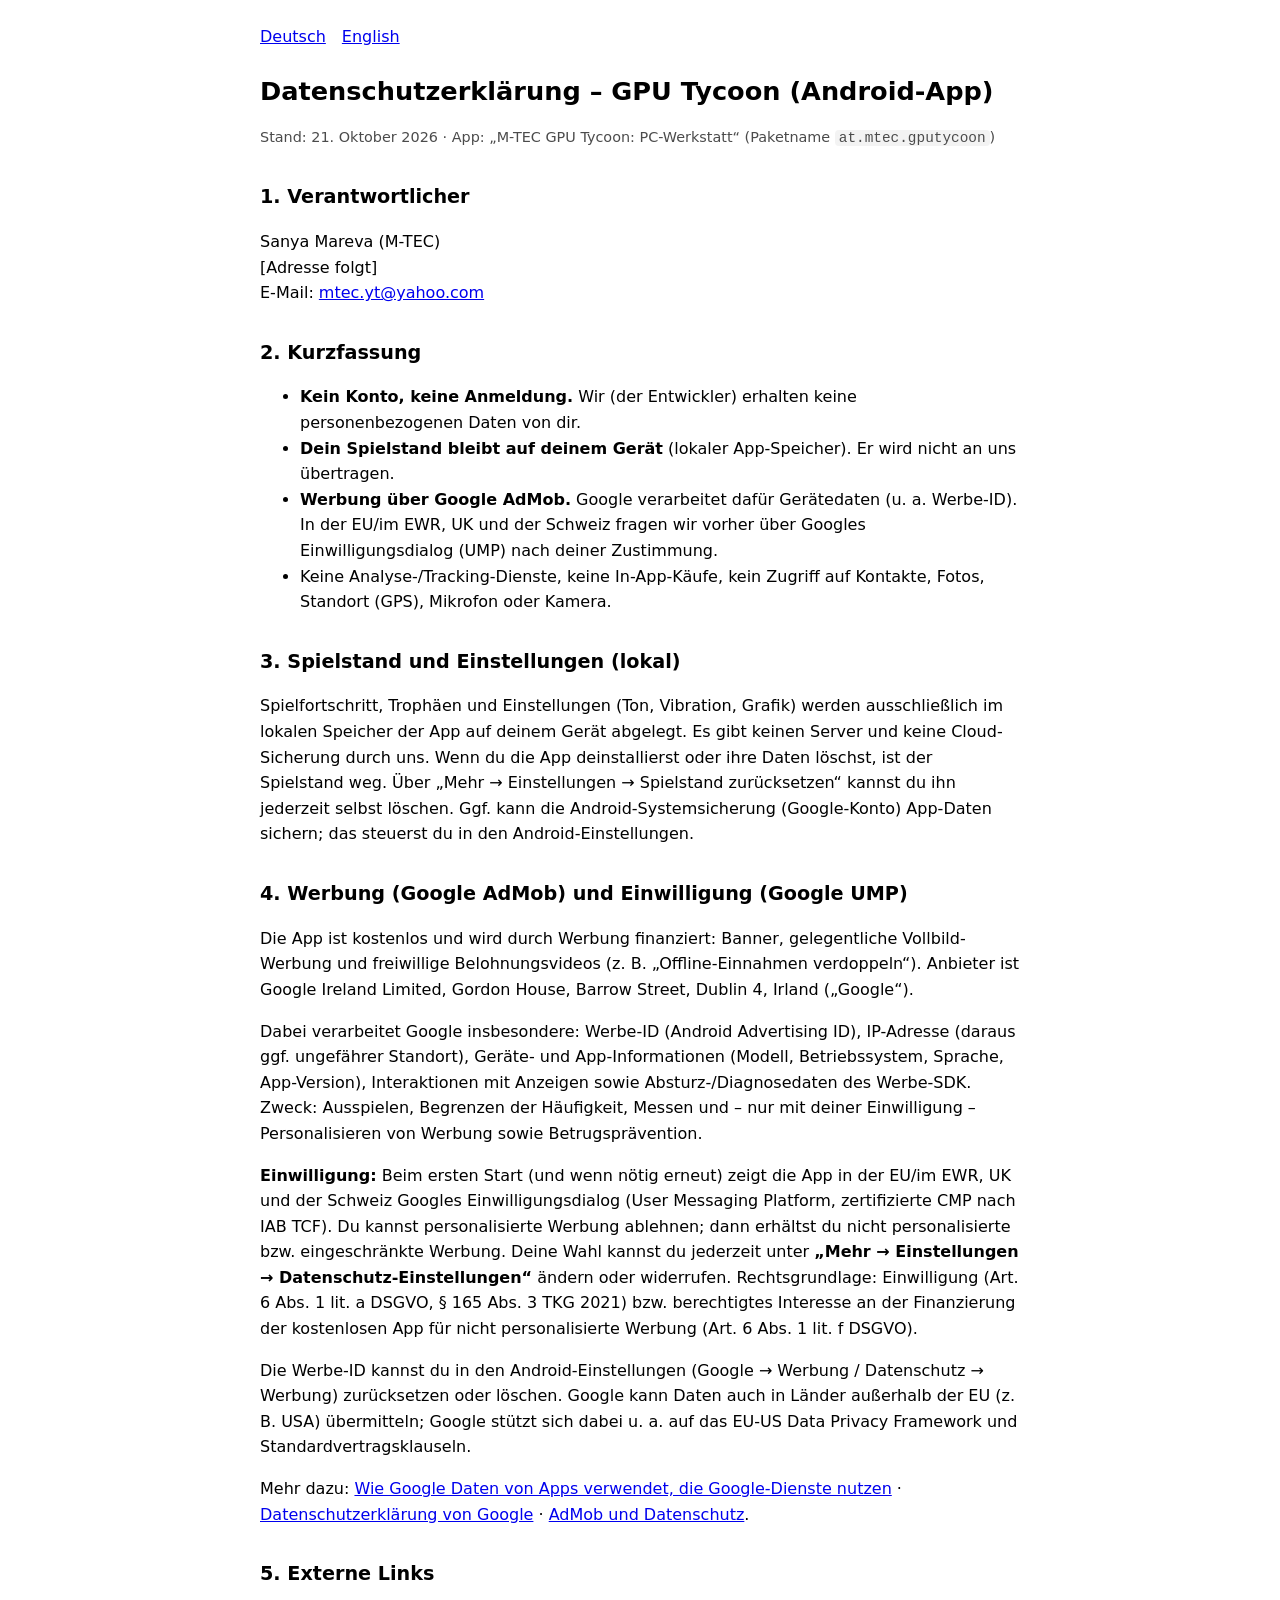
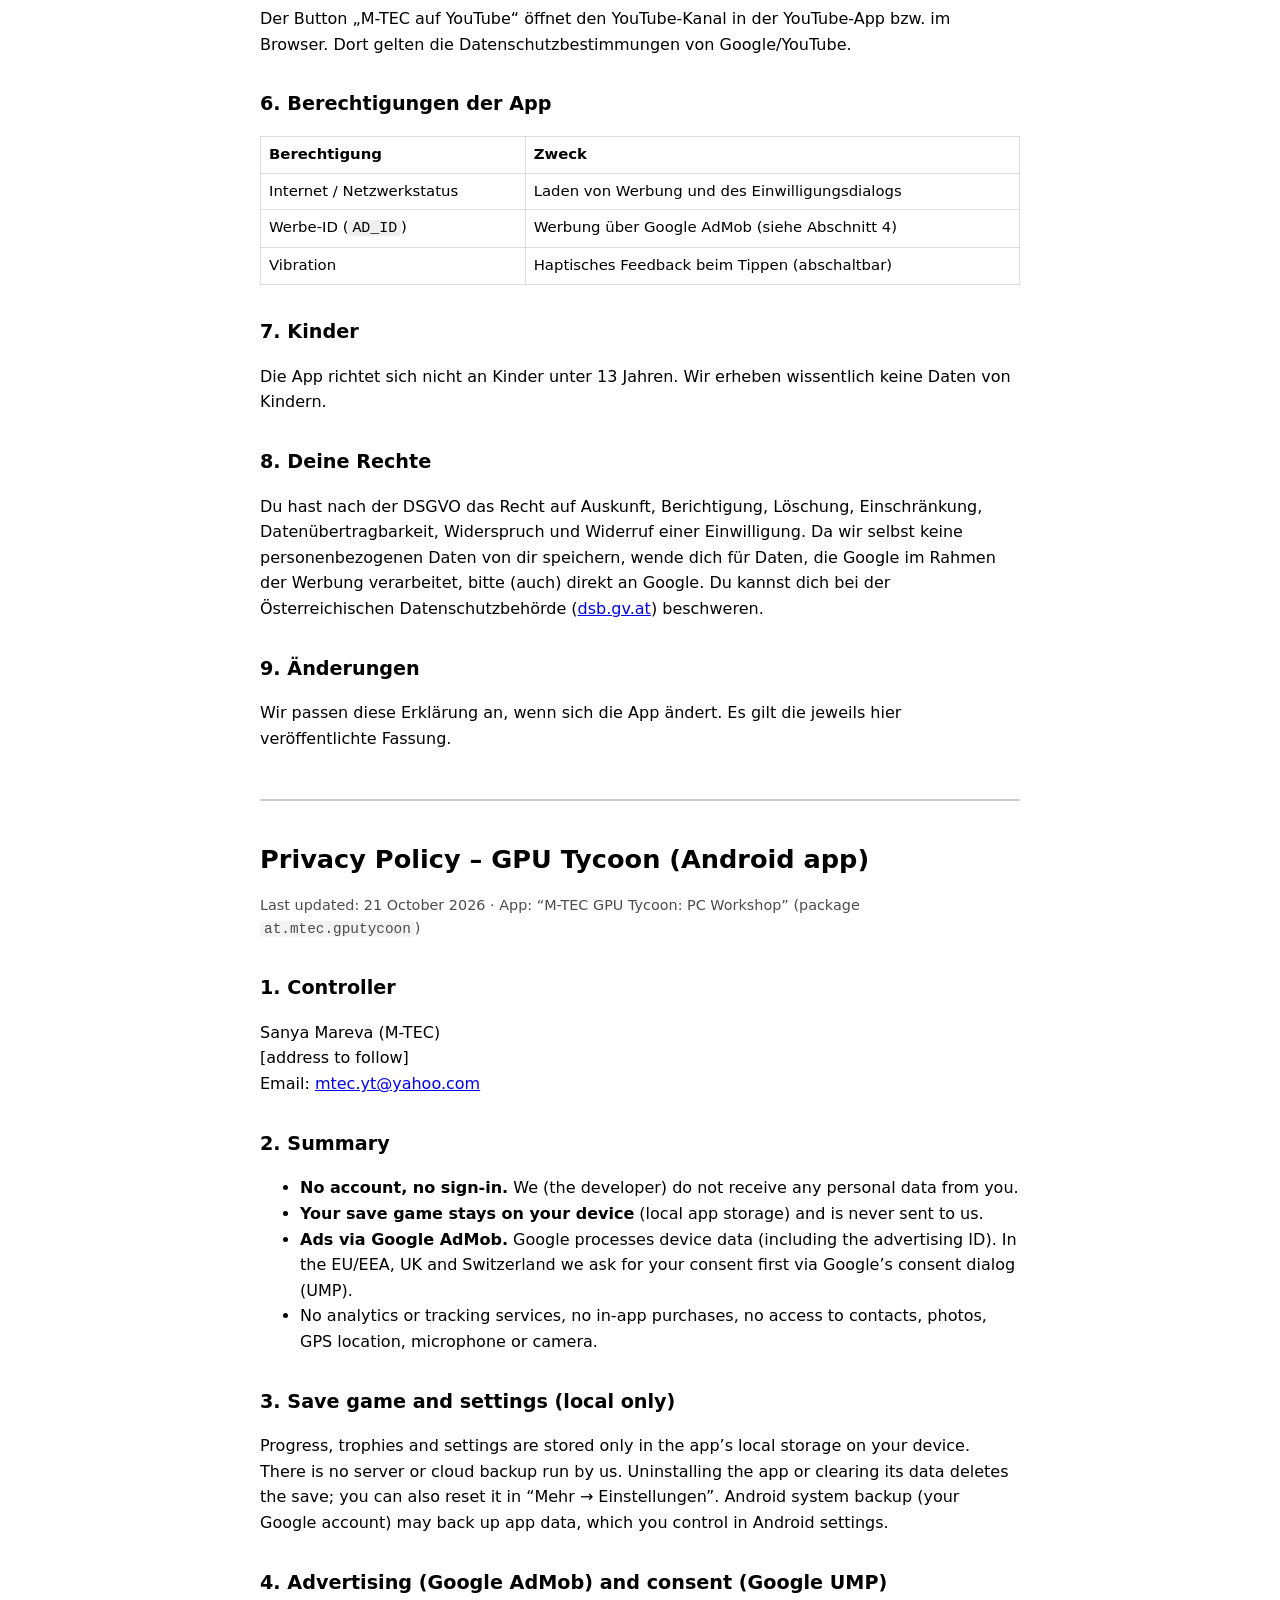
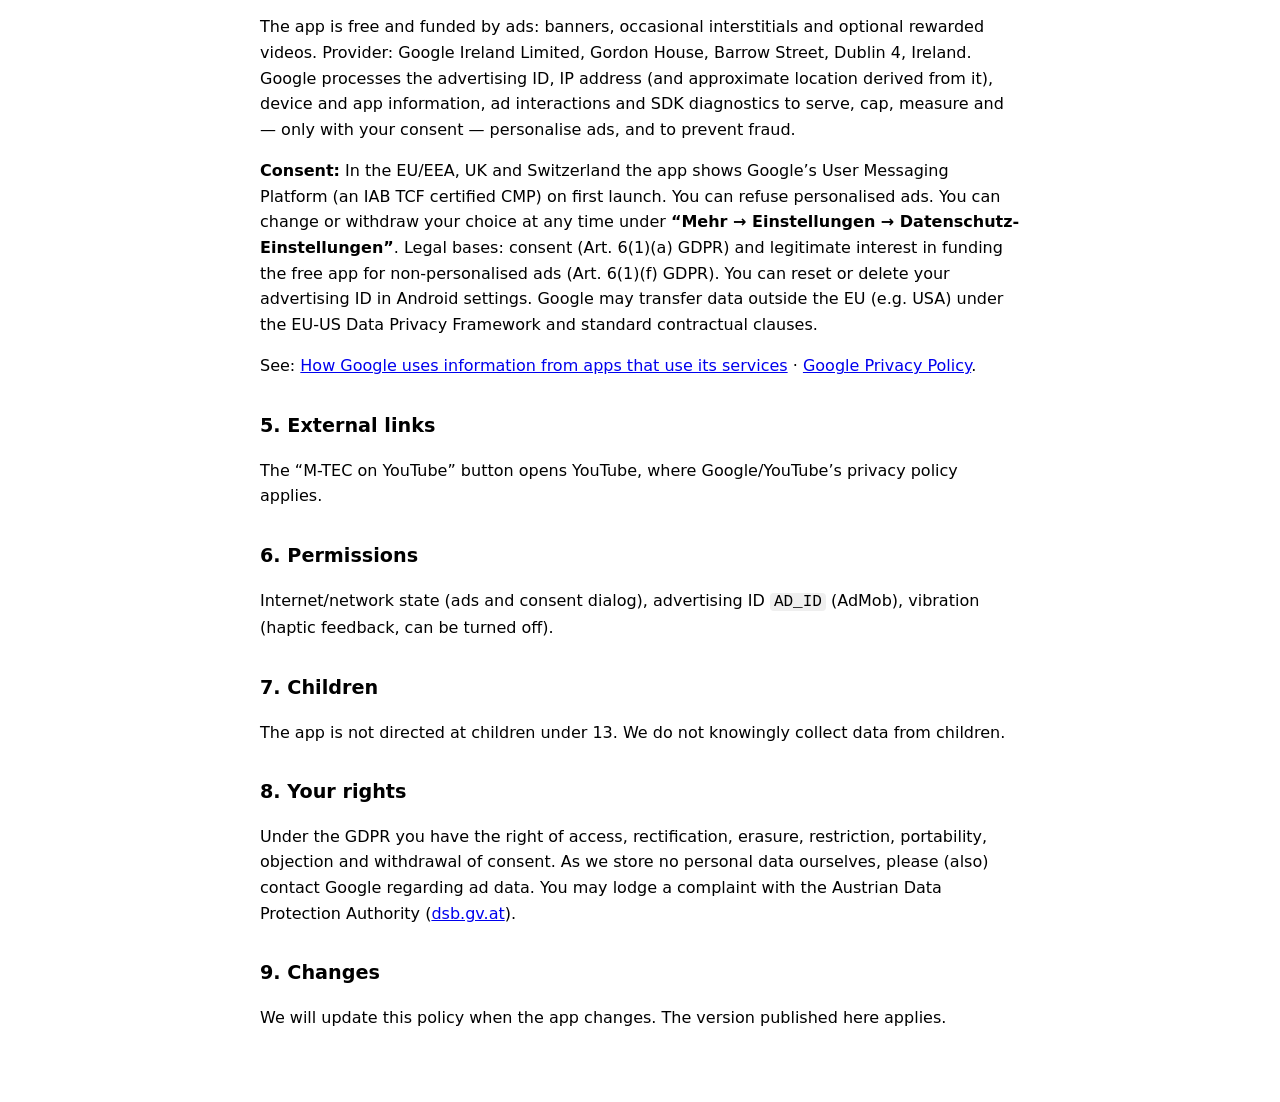
==== gpu-tycoon/privacy/index.html @ 40b5c2a7 "M-TEC Games site with GPU Tycoon privacy policy" ====
<!doctype html>
<html lang="de">
<head>
<meta charset="utf-8">
<meta name="viewport" content="width=device-width, initial-scale=1">
<title>GPU Tycoon – Datenschutzerklärung / Privacy Policy</title>
<meta name="robots" content="index,follow">
<style>
  :root { color-scheme: light dark; }
  body { font: 16px/1.6 system-ui, -apple-system, "Segoe UI", Roboto, sans-serif; max-width: 760px; margin: 0 auto; padding: 24px 18px 60px; }
  h1 { font-size: 1.6rem; margin-bottom: .2rem; } h2 { font-size: 1.2rem; margin-top: 2rem; } h3 { font-size: 1.05rem; }
  .meta { opacity: .7; font-size: .9rem; } nav a { margin-right: 1rem; }
  table { border-collapse: collapse; width: 100%; font-size: .93rem; } td, th { border: 1px solid #8884; padding: 6px 8px; text-align: left; vertical-align: top; }
  .lang { border-top: 2px solid #8886; margin-top: 3rem; padding-top: 1rem; }
  code { background: #8882; padding: 0 4px; border-radius: 4px; }
</style>
</head>
<body>
<nav><a href="#de">Deutsch</a><a href="#en">English</a></nav>

<section id="de">
<h1>Datenschutzerklärung – GPU Tycoon (Android-App)</h1>
<p class="meta">Stand: 21. Oktober 2026 · App: „M-TEC GPU Tycoon: PC-Werkstatt“ (Paketname <code>at.mtec.gputycoon</code>)</p>

<h2>1. Verantwortlicher</h2>
<p>Sanya Mareva (M-TEC)<br>[Adresse folgt]<br>E-Mail: <a href="mailto:mtec.yt@yahoo.com">mtec.yt@yahoo.com</a></p>

<h2>2. Kurzfassung</h2>
<ul>
  <li><b>Kein Konto, keine Anmeldung.</b> Wir (der Entwickler) erhalten keine personenbezogenen Daten von dir.</li>
  <li><b>Dein Spielstand bleibt auf deinem Gerät</b> (lokaler App-Speicher). Er wird nicht an uns übertragen.</li>
  <li><b>Werbung über Google AdMob.</b> Google verarbeitet dafür Gerätedaten (u. a. Werbe-ID). In der EU/im EWR, UK und der Schweiz fragen wir vorher über Googles Einwilligungsdialog (UMP) nach deiner Zustimmung.</li>
  <li>Keine Analyse-/Tracking-Dienste, keine In-App-Käufe, kein Zugriff auf Kontakte, Fotos, Standort (GPS), Mikrofon oder Kamera.</li>
</ul>

<h2>3. Spielstand und Einstellungen (lokal)</h2>
<p>Spielfortschritt, Trophäen und Einstellungen (Ton, Vibration, Grafik) werden ausschließlich im lokalen Speicher der App auf deinem Gerät abgelegt. Es gibt keinen Server und keine Cloud-Sicherung durch uns. Wenn du die App deinstallierst oder ihre Daten löschst, ist der Spielstand weg. Über „Mehr → Einstellungen → Spielstand zurücksetzen“ kannst du ihn jederzeit selbst löschen. Ggf. kann die Android-Systemsicherung (Google-Konto) App-Daten sichern; das steuerst du in den Android-Einstellungen.</p>

<h2>4. Werbung (Google AdMob) und Einwilligung (Google UMP)</h2>
<p>Die App ist kostenlos und wird durch Werbung finanziert: Banner, gelegentliche Vollbild-Werbung und freiwillige Belohnungsvideos (z. B. „Offline-Einnahmen verdoppeln“). Anbieter ist Google Ireland Limited, Gordon House, Barrow Street, Dublin 4, Irland („Google“).</p>
<p>Dabei verarbeitet Google insbesondere: Werbe-ID (Android Advertising ID), IP-Adresse (daraus ggf. ungefährer Standort), Geräte- und App-Informationen (Modell, Betriebssystem, Sprache, App-Version), Interaktionen mit Anzeigen sowie Absturz-/Diagnosedaten des Werbe-SDK. Zweck: Ausspielen, Begrenzen der Häufigkeit, Messen und – nur mit deiner Einwilligung – Personalisieren von Werbung sowie Betrugsprävention.</p>
<p><b>Einwilligung:</b> Beim ersten Start (und wenn nötig erneut) zeigt die App in der EU/im EWR, UK und der Schweiz Googles Einwilligungsdialog (User Messaging Platform, zertifizierte CMP nach IAB TCF). Du kannst personalisierte Werbung ablehnen; dann erhältst du nicht personalisierte bzw. eingeschränkte Werbung. Deine Wahl kannst du jederzeit unter <b>„Mehr → Einstellungen → Datenschutz-Einstellungen“</b> ändern oder widerrufen. Rechtsgrundlage: Einwilligung (Art. 6 Abs. 1 lit. a DSGVO, § 165 Abs. 3 TKG 2021) bzw. berechtigtes Interesse an der Finanzierung der kostenlosen App für nicht personalisierte Werbung (Art. 6 Abs. 1 lit. f DSGVO).</p>
<p>Die Werbe-ID kannst du in den Android-Einstellungen (Google → Werbung / Datenschutz → Werbung) zurücksetzen oder löschen. Google kann Daten auch in Länder außerhalb der EU (z. B. USA) übermitteln; Google stützt sich dabei u. a. auf das EU-US Data Privacy Framework und Standardvertragsklauseln.</p>
<p>Mehr dazu: <a href="https://policies.google.com/technologies/partner-sites">Wie Google Daten von Apps verwendet, die Google-Dienste nutzen</a> · <a href="https://policies.google.com/privacy">Datenschutzerklärung von Google</a> · <a href="https://support.google.com/admob/answer/6128543">AdMob und Datenschutz</a>.</p>

<h2>5. Externe Links</h2>
<p>Der Button „M-TEC auf YouTube“ öffnet den YouTube-Kanal in der YouTube-App bzw. im Browser. Dort gelten die Datenschutzbestimmungen von Google/YouTube.</p>

<h2>6. Berechtigungen der App</h2>
<table>
<tr><th>Berechtigung</th><th>Zweck</th></tr>
<tr><td>Internet / Netzwerkstatus</td><td>Laden von Werbung und des Einwilligungsdialogs</td></tr>
<tr><td>Werbe-ID (<code>AD_ID</code>)</td><td>Werbung über Google AdMob (siehe Abschnitt 4)</td></tr>
<tr><td>Vibration</td><td>Haptisches Feedback beim Tippen (abschaltbar)</td></tr>
</table>

<h2>7. Kinder</h2>
<p>Die App richtet sich nicht an Kinder unter 13 Jahren. Wir erheben wissentlich keine Daten von Kindern.</p>

<h2>8. Deine Rechte</h2>
<p>Du hast nach der DSGVO das Recht auf Auskunft, Berichtigung, Löschung, Einschränkung, Datenübertragbarkeit, Widerspruch und Widerruf einer Einwilligung. Da wir selbst keine personenbezogenen Daten von dir speichern, wende dich für Daten, die Google im Rahmen der Werbung verarbeitet, bitte (auch) direkt an Google. Du kannst dich bei der Österreichischen Datenschutzbehörde (<a href="https://www.dsb.gv.at">dsb.gv.at</a>) beschweren.</p>

<h2>9. Änderungen</h2>
<p>Wir passen diese Erklärung an, wenn sich die App ändert. Es gilt die jeweils hier veröffentlichte Fassung.</p>
</section>

<section id="en" class="lang" lang="en">
<h1>Privacy Policy – GPU Tycoon (Android app)</h1>
<p class="meta">Last updated: 21 October 2026 · App: “M-TEC GPU Tycoon: PC Workshop” (package <code>at.mtec.gputycoon</code>)</p>
<h2>1. Controller</h2>
<p>Sanya Mareva (M-TEC)<br>[address to follow]<br>Email: <a href="mailto:mtec.yt@yahoo.com">mtec.yt@yahoo.com</a></p>
<h2>2. Summary</h2>
<ul>
  <li><b>No account, no sign-in.</b> We (the developer) do not receive any personal data from you.</li>
  <li><b>Your save game stays on your device</b> (local app storage) and is never sent to us.</li>
  <li><b>Ads via Google AdMob.</b> Google processes device data (including the advertising ID). In the EU/EEA, UK and Switzerland we ask for your consent first via Google’s consent dialog (UMP).</li>
  <li>No analytics or tracking services, no in-app purchases, no access to contacts, photos, GPS location, microphone or camera.</li>
</ul>
<h2>3. Save game and settings (local only)</h2>
<p>Progress, trophies and settings are stored only in the app’s local storage on your device. There is no server or cloud backup run by us. Uninstalling the app or clearing its data deletes the save; you can also reset it in “Mehr → Einstellungen”. Android system backup (your Google account) may back up app data, which you control in Android settings.</p>
<h2>4. Advertising (Google AdMob) and consent (Google UMP)</h2>
<p>The app is free and funded by ads: banners, occasional interstitials and optional rewarded videos. Provider: Google Ireland Limited, Gordon House, Barrow Street, Dublin 4, Ireland. Google processes the advertising ID, IP address (and approximate location derived from it), device and app information, ad interactions and SDK diagnostics to serve, cap, measure and — only with your consent — personalise ads, and to prevent fraud.</p>
<p><b>Consent:</b> In the EU/EEA, UK and Switzerland the app shows Google’s User Messaging Platform (an IAB TCF certified CMP) on first launch. You can refuse personalised ads. You can change or withdraw your choice at any time under <b>“Mehr → Einstellungen → Datenschutz-Einstellungen”</b>. Legal bases: consent (Art. 6(1)(a) GDPR) and legitimate interest in funding the free app for non-personalised ads (Art. 6(1)(f) GDPR). You can reset or delete your advertising ID in Android settings. Google may transfer data outside the EU (e.g. USA) under the EU-US Data Privacy Framework and standard contractual clauses.</p>
<p>See: <a href="https://policies.google.com/technologies/partner-sites">How Google uses information from apps that use its services</a> · <a href="https://policies.google.com/privacy">Google Privacy Policy</a>.</p>
<h2>5. External links</h2>
<p>The “M-TEC on YouTube” button opens YouTube, where Google/YouTube’s privacy policy applies.</p>
<h2>6. Permissions</h2>
<p>Internet/network state (ads and consent dialog), advertising ID <code>AD_ID</code> (AdMob), vibration (haptic feedback, can be turned off).</p>
<h2>7. Children</h2>
<p>The app is not directed at children under 13. We do not knowingly collect data from children.</p>
<h2>8. Your rights</h2>
<p>Under the GDPR you have the right of access, rectification, erasure, restriction, portability, objection and withdrawal of consent. As we store no personal data ourselves, please (also) contact Google regarding ad data. You may lodge a complaint with the Austrian Data Protection Authority (<a href="https://www.dsb.gv.at">dsb.gv.at</a>).</p>
<h2>9. Changes</h2>
<p>We will update this policy when the app changes. The version published here applies.</p>
</section>
</body>
</html>
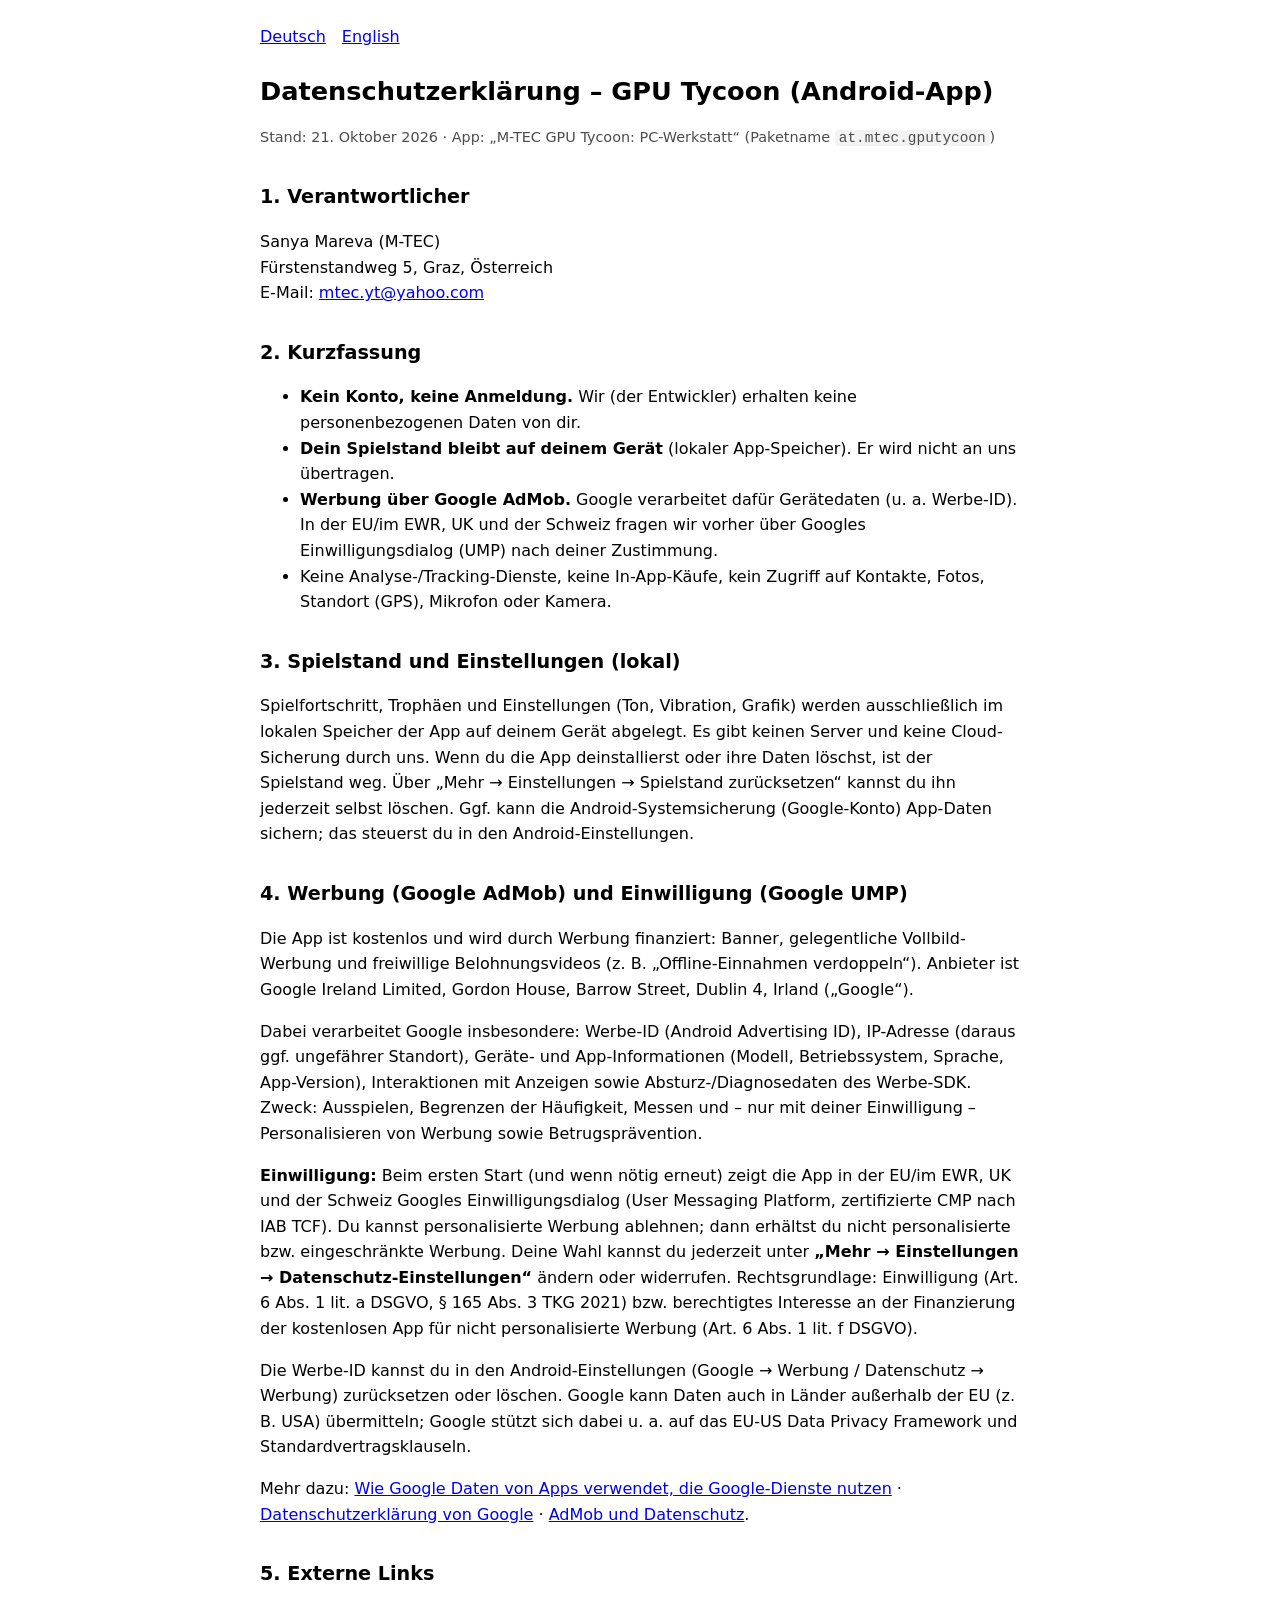
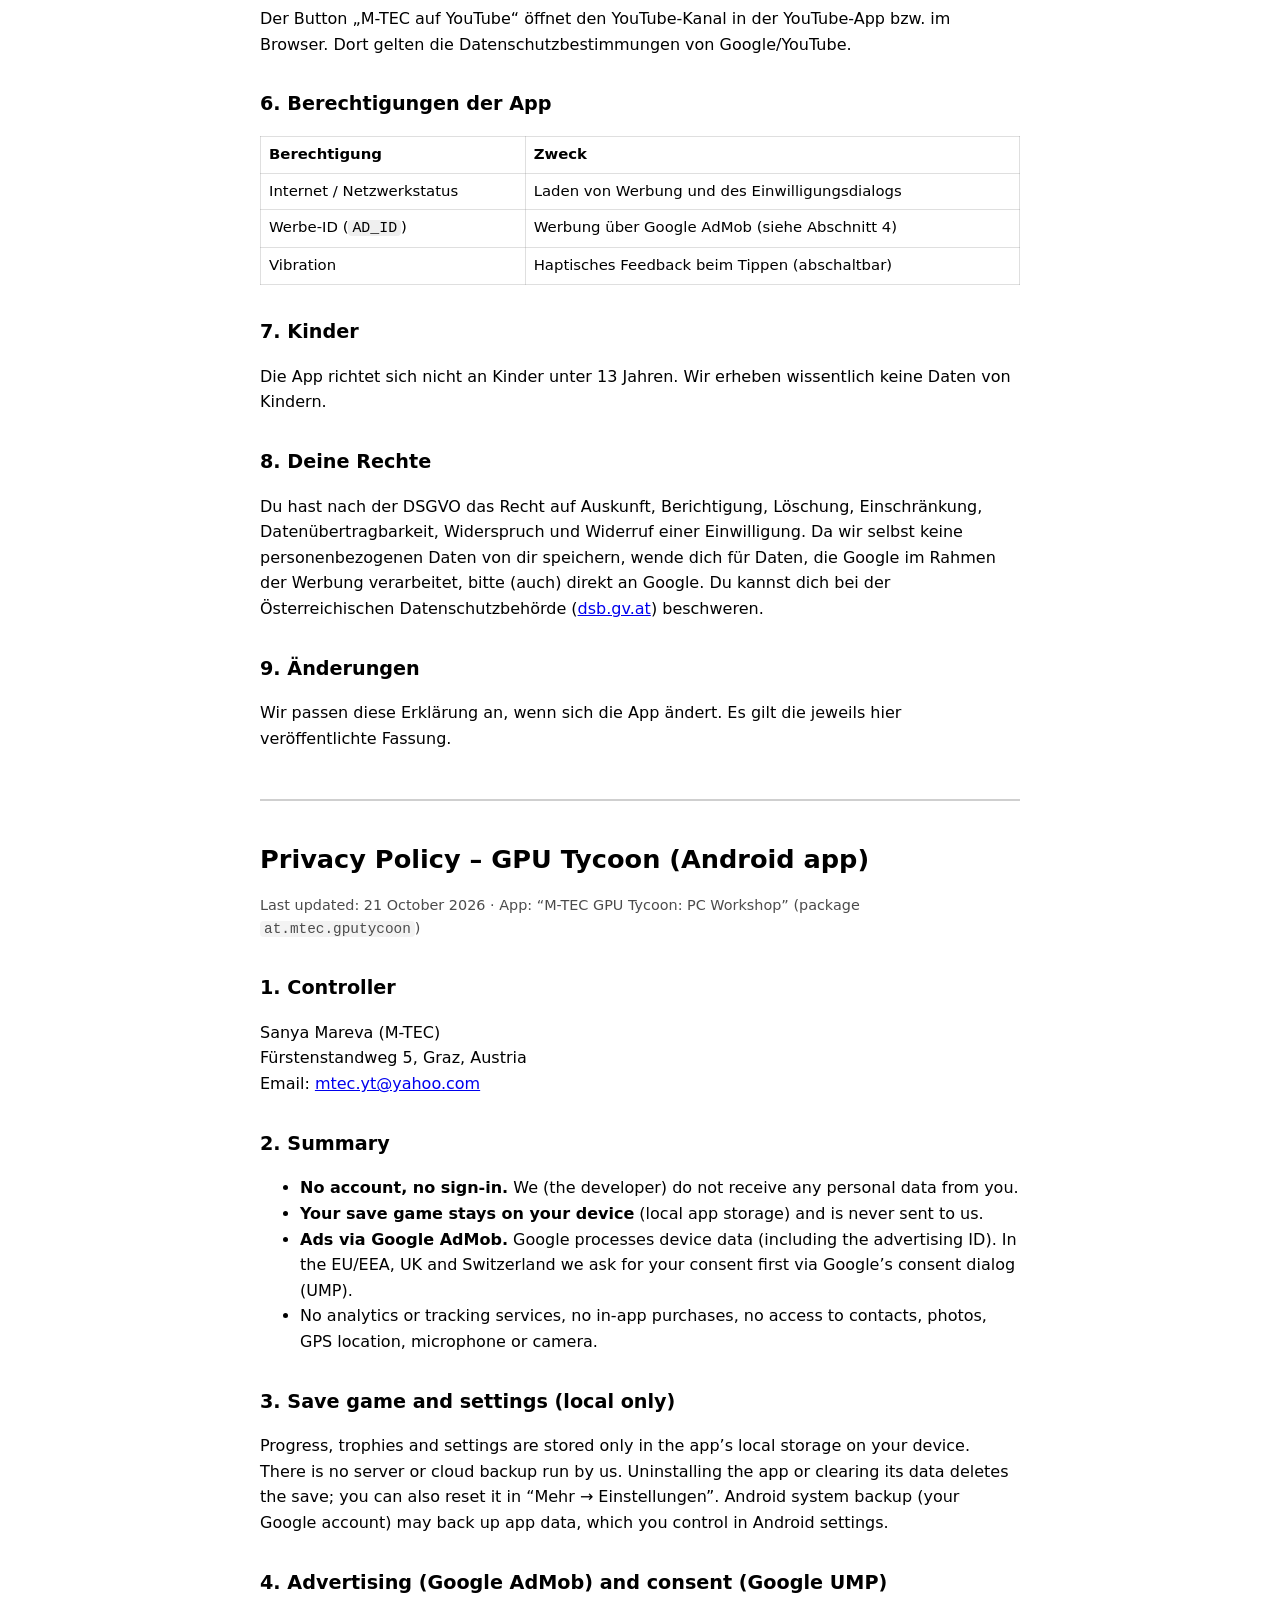
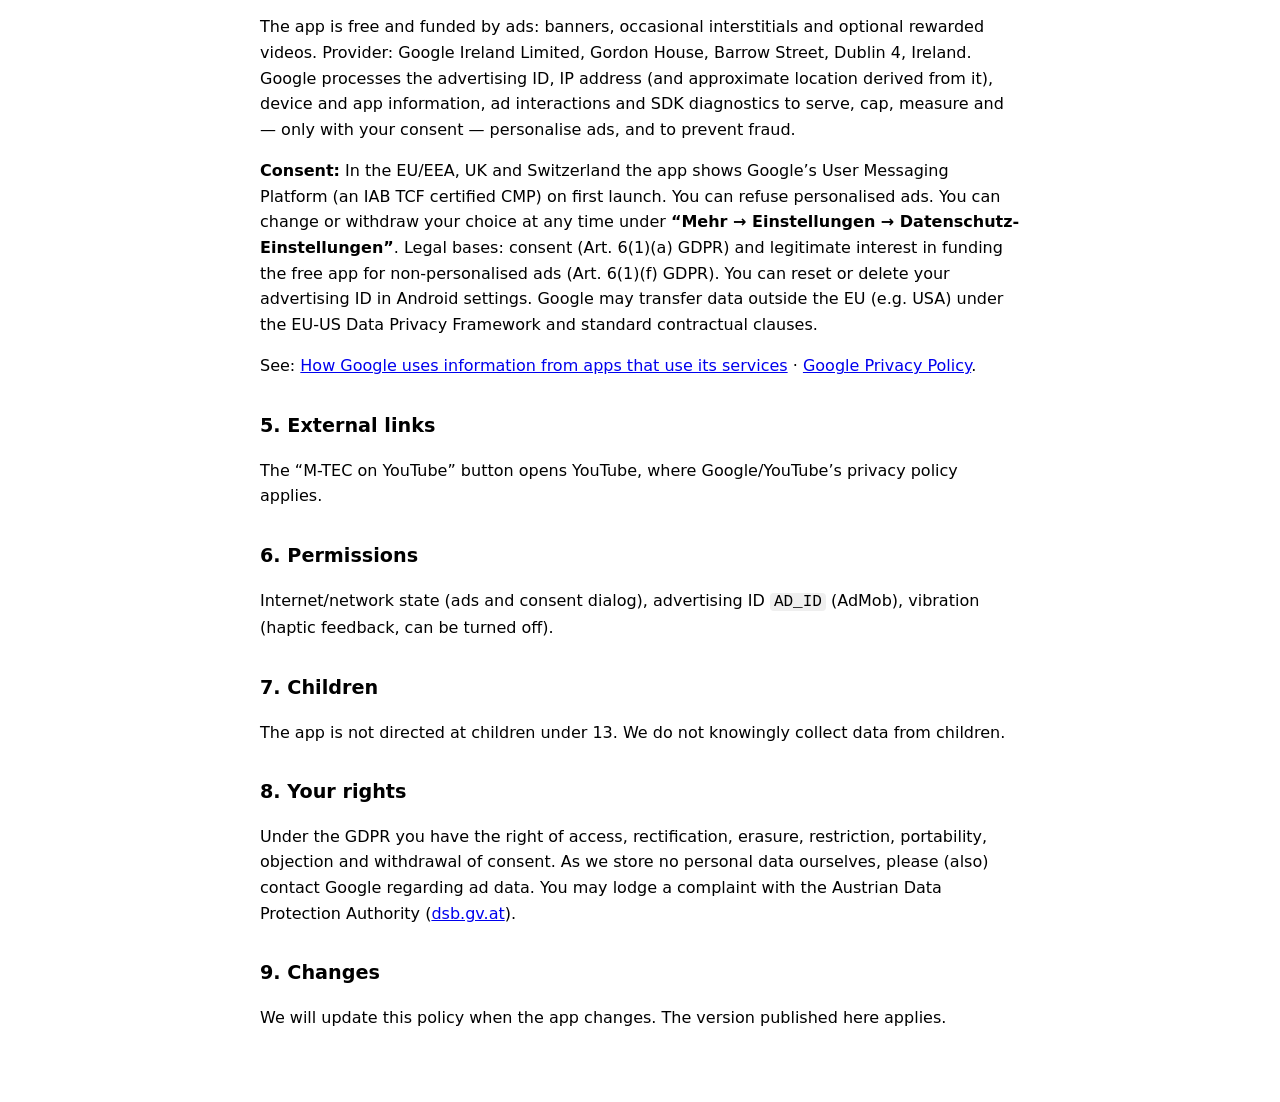
==== commit b7a54eb4: "Add address" ====
--- a/gpu-tycoon/privacy/index.html
+++ b/gpu-tycoon/privacy/index.html
@@ -23,7 +23,7 @@
 <p class="meta">Stand: 21. Oktober 2026 · App: „M-TEC GPU Tycoon: PC-Werkstatt“ (Paketname <code>at.mtec.gputycoon</code>)</p>
 
 <h2>1. Verantwortlicher</h2>
-<p>Sanya Mareva (M-TEC)<br>[Adresse folgt]<br>E-Mail: <a href="mailto:mtec.yt@yahoo.com">mtec.yt@yahoo.com</a></p>
+<p>Sanya Mareva (M-TEC)<br>Fürstenstandweg 5, Graz, Österreich<br>E-Mail: <a href="mailto:mtec.yt@yahoo.com">mtec.yt@yahoo.com</a></p>
 
 <h2>2. Kurzfassung</h2>
 <ul>
@@ -68,7 +68,7 @@
 <h1>Privacy Policy – GPU Tycoon (Android app)</h1>
 <p class="meta">Last updated: 21 October 2026 · App: “M-TEC GPU Tycoon: PC Workshop” (package <code>at.mtec.gputycoon</code>)</p>
 <h2>1. Controller</h2>
-<p>Sanya Mareva (M-TEC)<br>[address to follow]<br>Email: <a href="mailto:mtec.yt@yahoo.com">mtec.yt@yahoo.com</a></p>
+<p>Sanya Mareva (M-TEC)<br>Fürstenstandweg 5, Graz, Austria<br>Email: <a href="mailto:mtec.yt@yahoo.com">mtec.yt@yahoo.com</a></p>
 <h2>2. Summary</h2>
 <ul>
   <li><b>No account, no sign-in.</b> We (the developer) do not receive any personal data from you.</li>
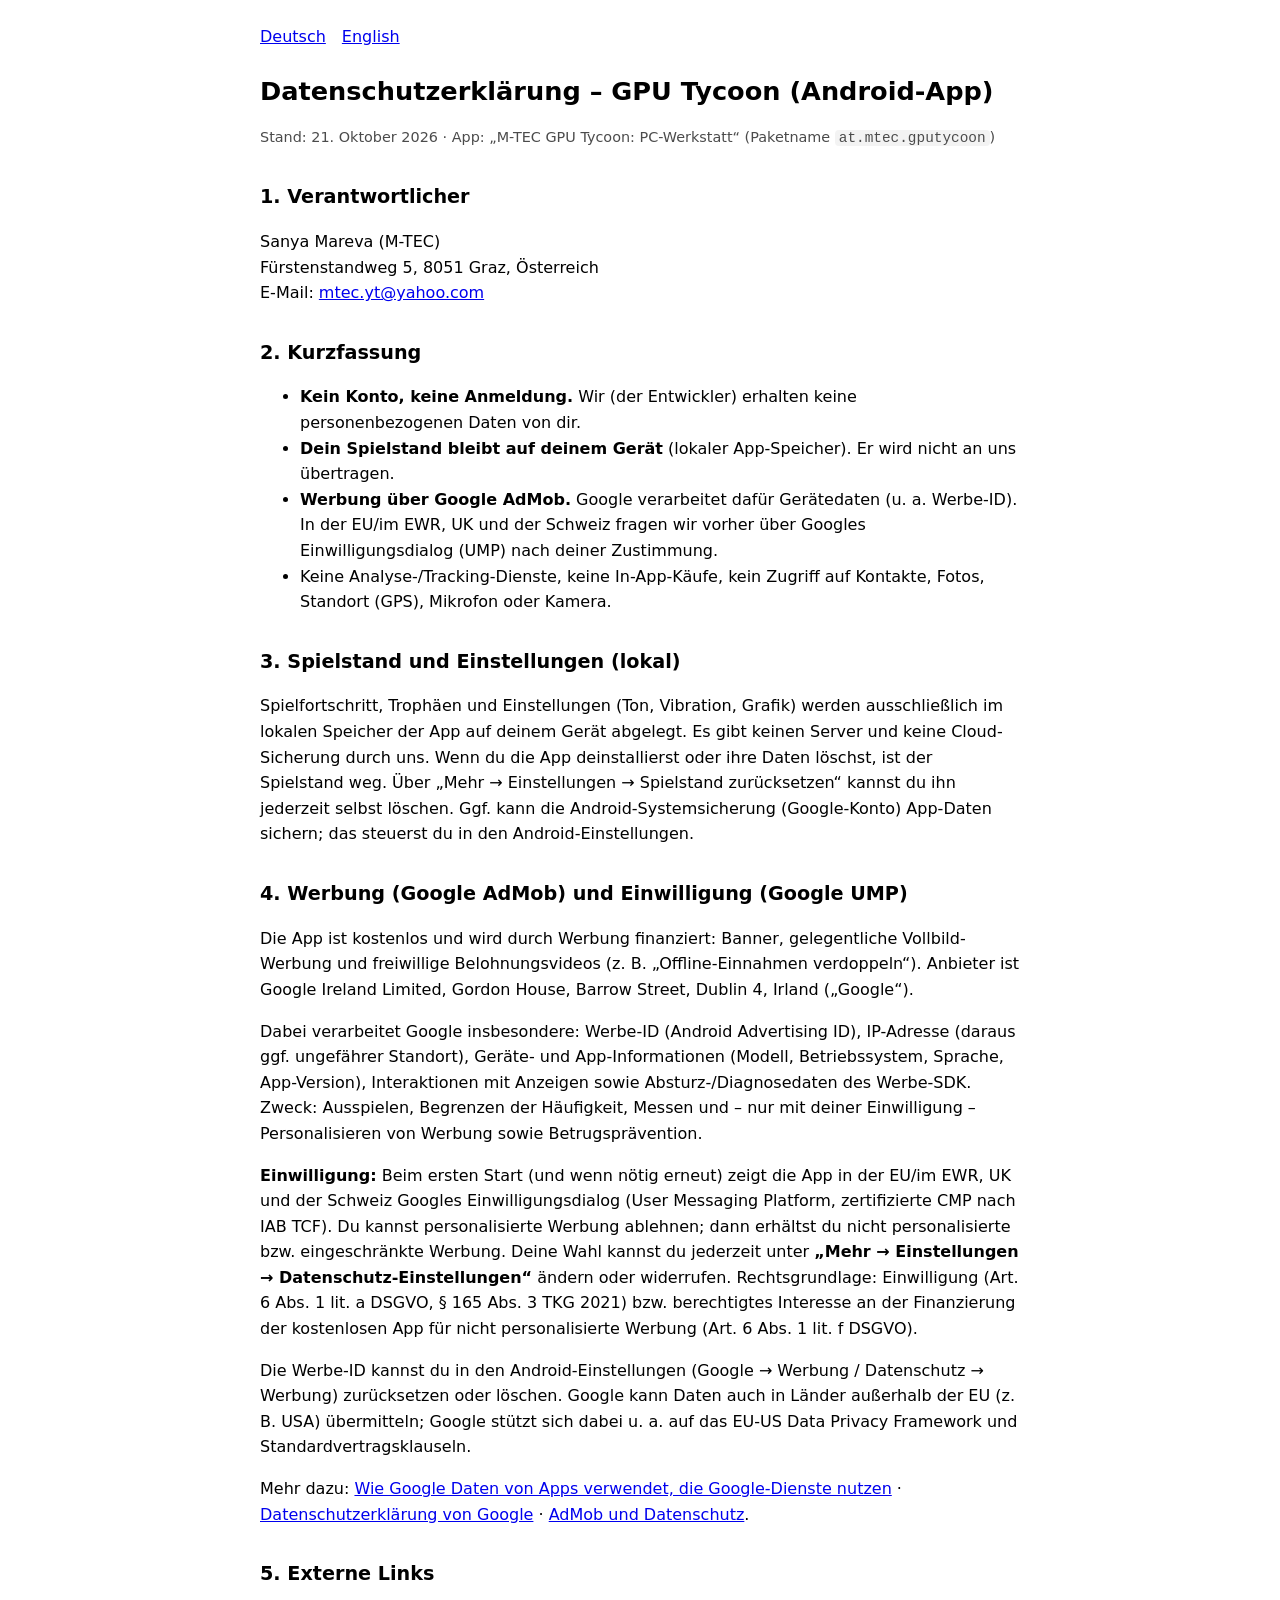
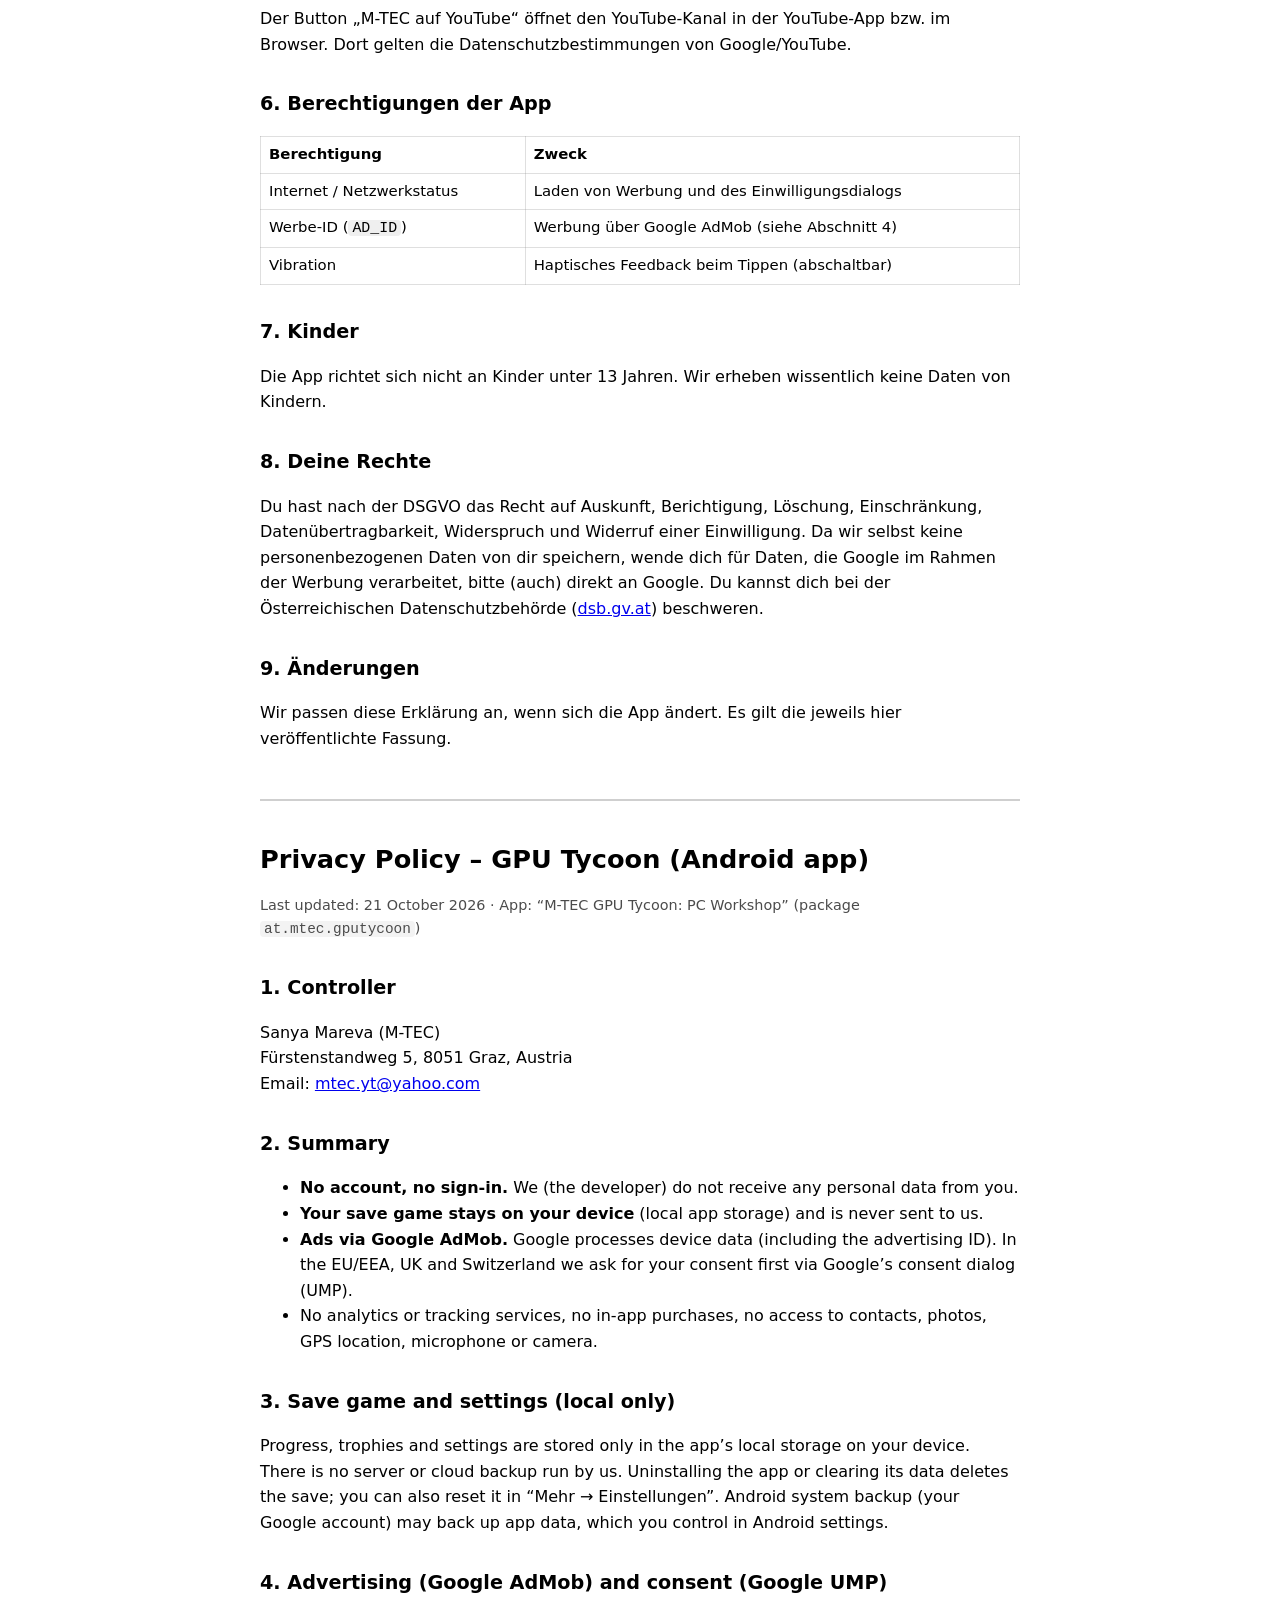
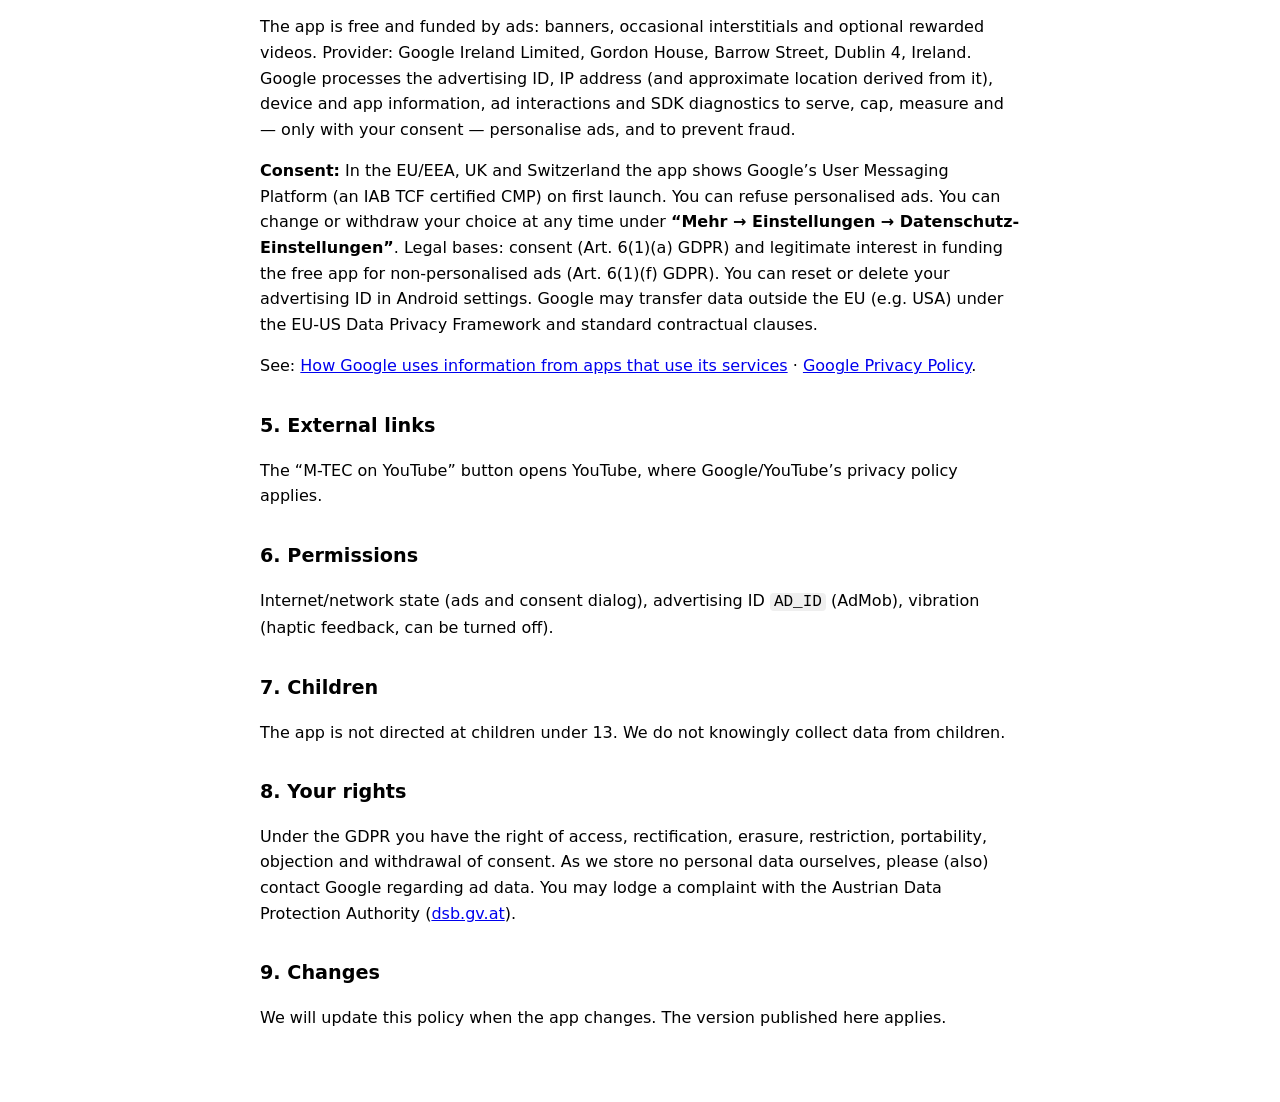
==== commit a553d34e: "Privacy policy: add postal code 8051" ====
--- a/gpu-tycoon/privacy/index.html
+++ b/gpu-tycoon/privacy/index.html
@@ -23,7 +23,7 @@
 <p class="meta">Stand: 21. Oktober 2026 · App: „M-TEC GPU Tycoon: PC-Werkstatt“ (Paketname <code>at.mtec.gputycoon</code>)</p>
 
 <h2>1. Verantwortlicher</h2>
-<p>Sanya Mareva (M-TEC)<br>Fürstenstandweg 5, Graz, Österreich<br>E-Mail: <a href="mailto:mtec.yt@yahoo.com">mtec.yt@yahoo.com</a></p>
+<p>Sanya Mareva (M-TEC)<br>Fürstenstandweg 5, 8051 Graz, Österreich<br>E-Mail: <a href="mailto:mtec.yt@yahoo.com">mtec.yt@yahoo.com</a></p>
 
 <h2>2. Kurzfassung</h2>
 <ul>
@@ -68,7 +68,7 @@
 <h1>Privacy Policy – GPU Tycoon (Android app)</h1>
 <p class="meta">Last updated: 21 October 2026 · App: “M-TEC GPU Tycoon: PC Workshop” (package <code>at.mtec.gputycoon</code>)</p>
 <h2>1. Controller</h2>
-<p>Sanya Mareva (M-TEC)<br>Fürstenstandweg 5, Graz, Austria<br>Email: <a href="mailto:mtec.yt@yahoo.com">mtec.yt@yahoo.com</a></p>
+<p>Sanya Mareva (M-TEC)<br>Fürstenstandweg 5, 8051 Graz, Austria<br>Email: <a href="mailto:mtec.yt@yahoo.com">mtec.yt@yahoo.com</a></p>
 <h2>2. Summary</h2>
 <ul>
   <li><b>No account, no sign-in.</b> We (the developer) do not receive any personal data from you.</li>
